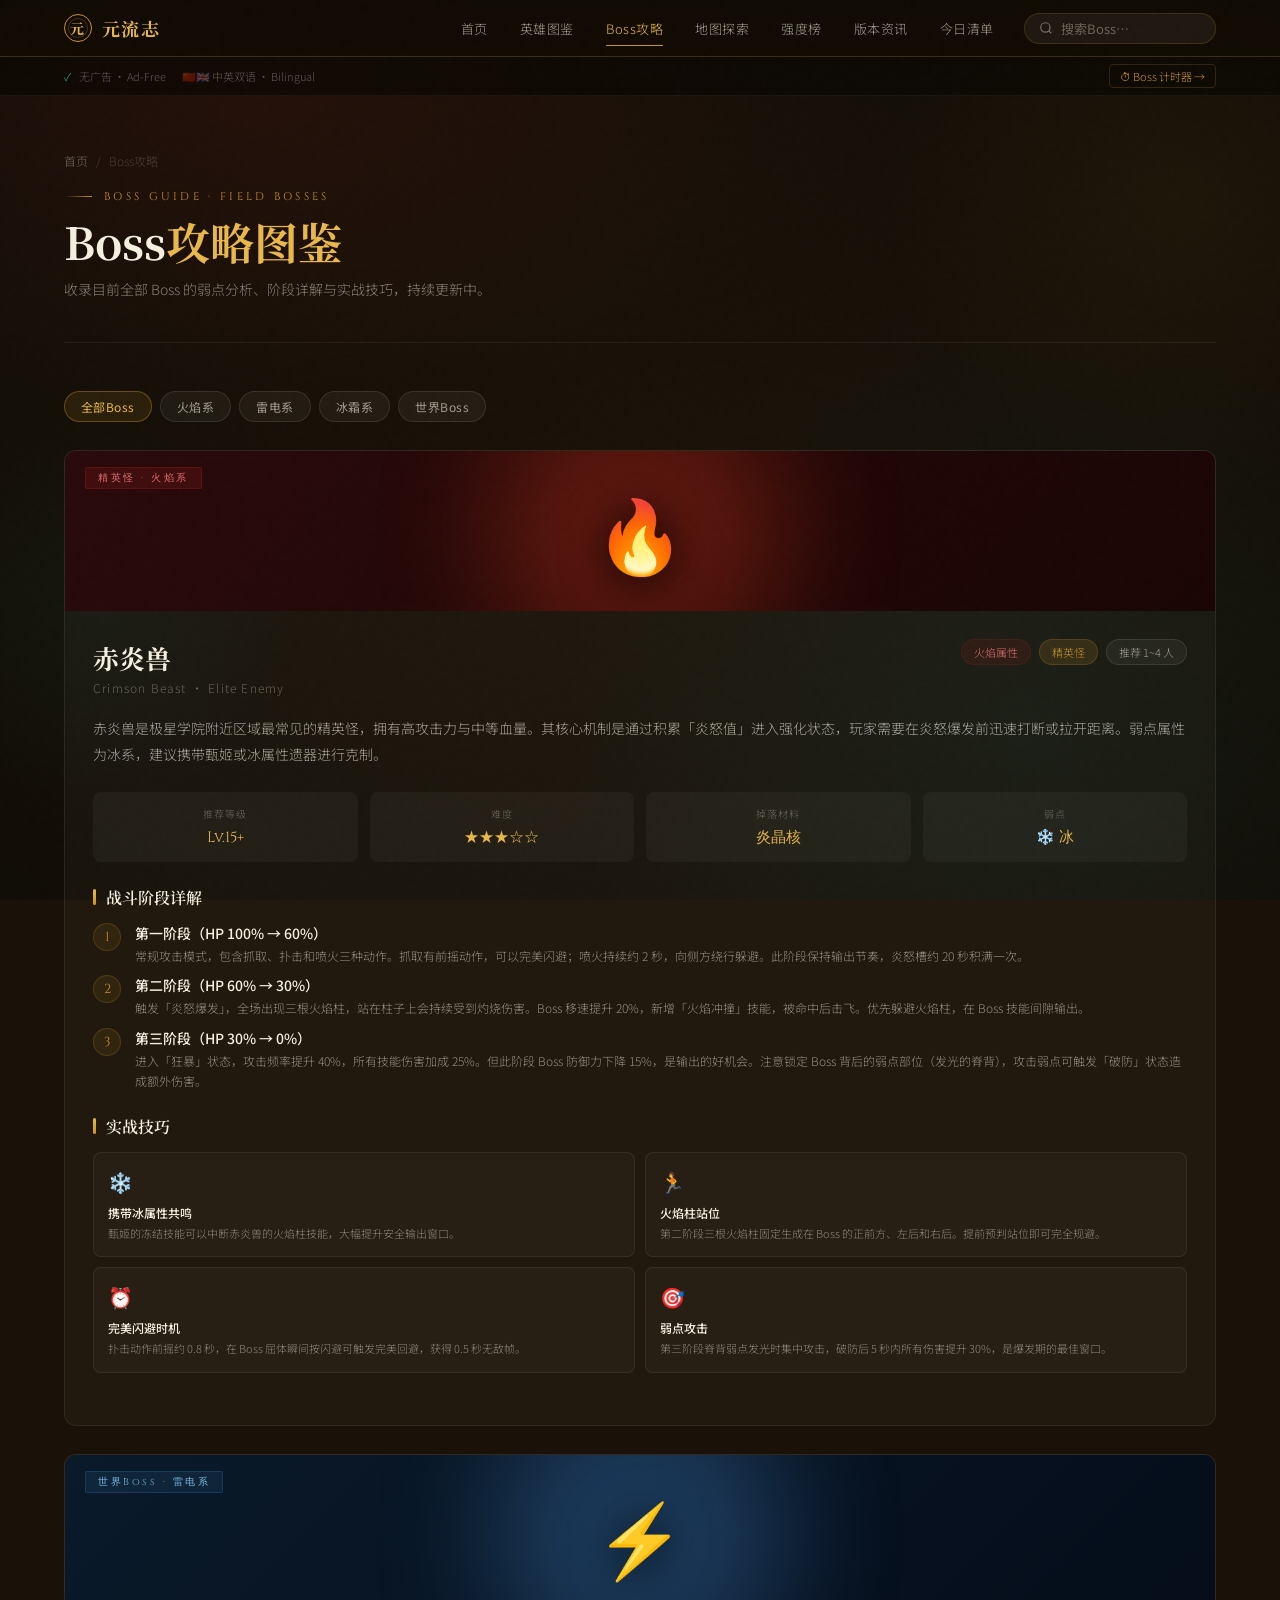
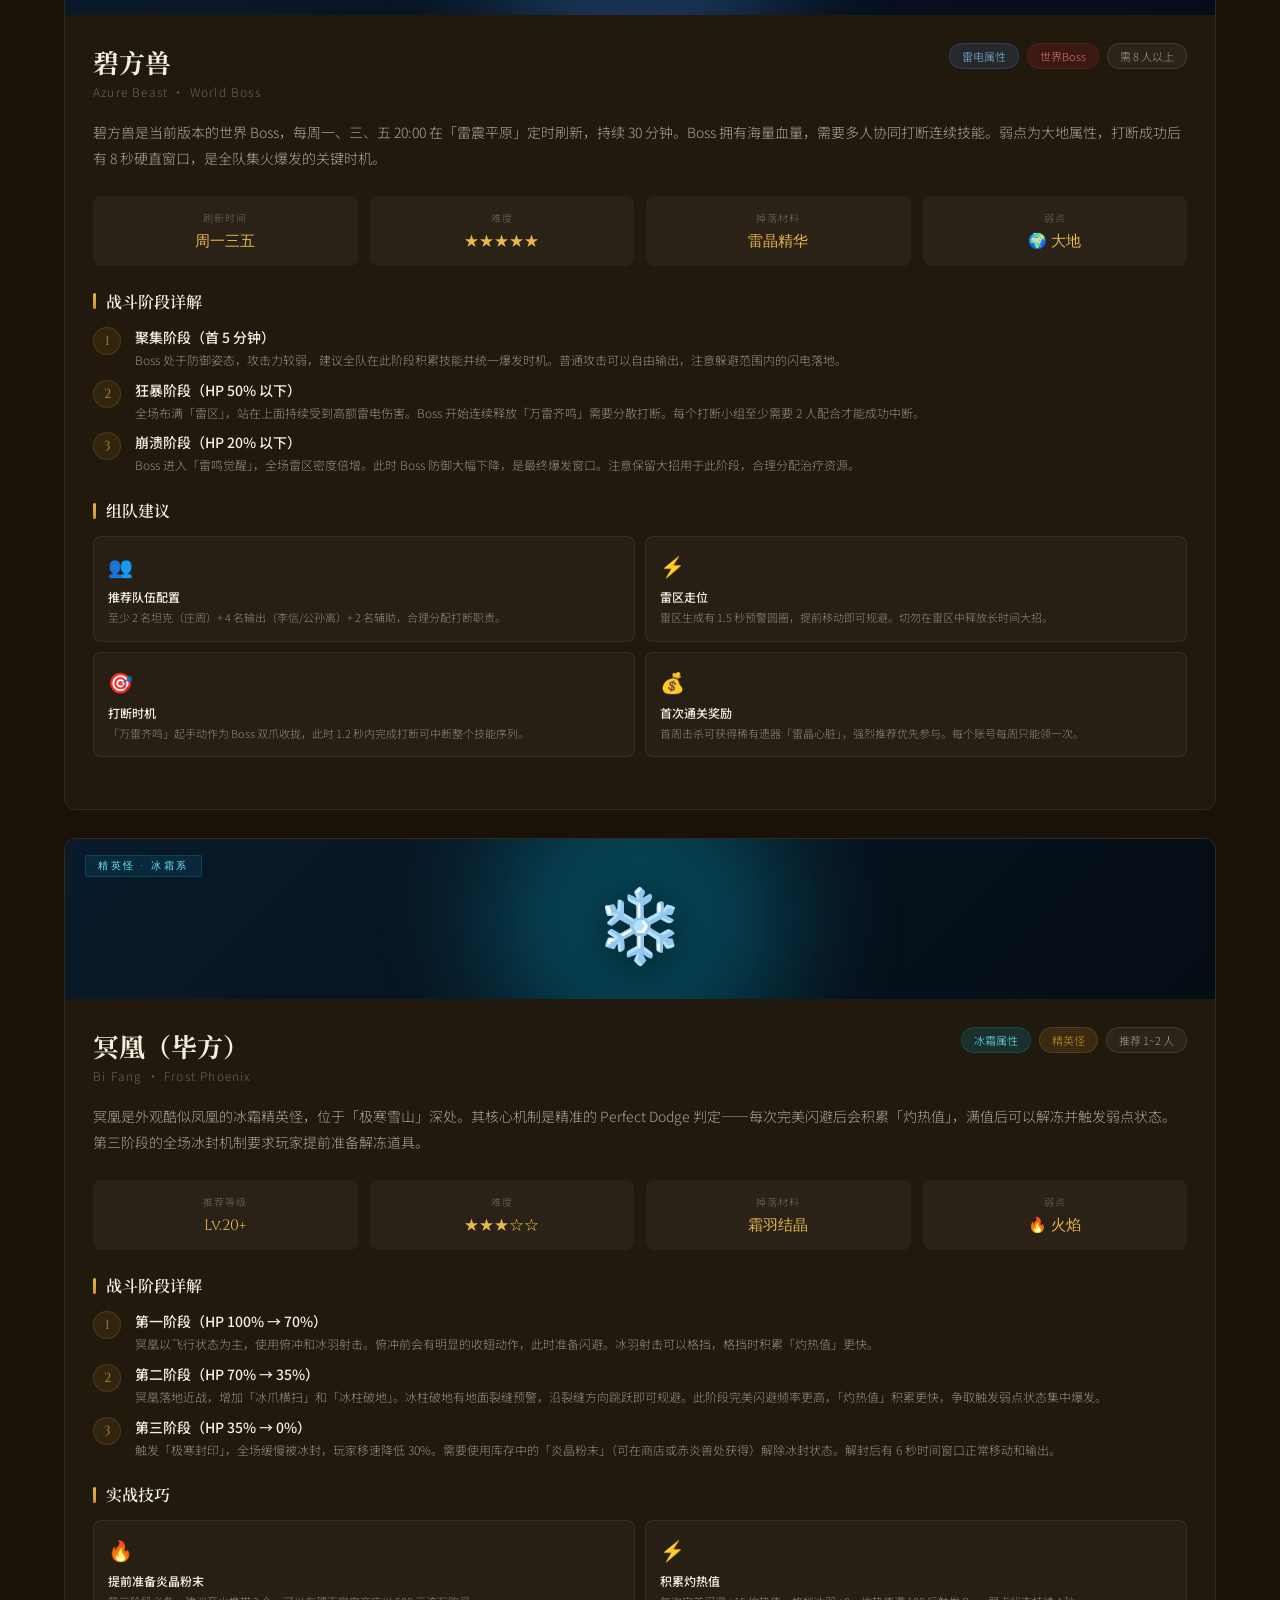
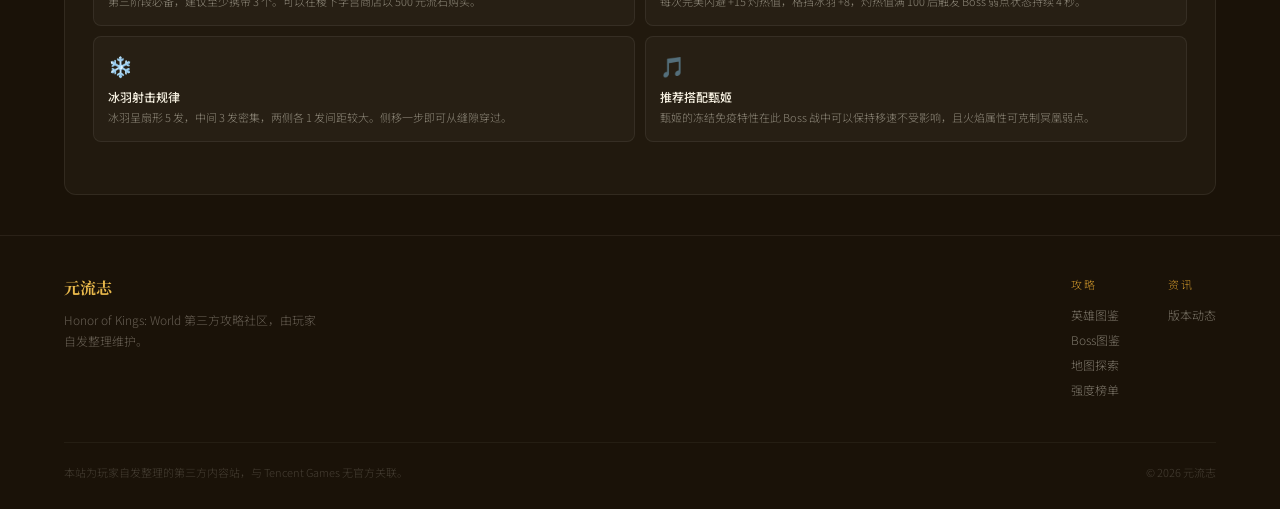
==== bosses.html @ f5ca410a "Add files via upload" ====
<!DOCTYPE html>
<html lang="zh-CN">
<head>
<meta charset="UTF-8">
<meta name="viewport" content="width=device-width, initial-scale=1.0">
<title>Boss攻略 · 元流志</title>
<link rel="stylesheet" href="shared.css">
<style>
.boss-full-grid { display: grid; grid-template-columns: 1fr; gap: 28px; }
.boss-article {
  background: rgba(245,239,224,0.03); border: 1px solid rgba(245,239,224,0.08);
  border-radius: 12px; overflow: hidden; scroll-margin-top: 80px;
}
.boss-article-banner {
  height: 160px; display: flex; align-items: center; justify-content: center;
  font-size: 72px; position: relative; overflow: hidden;
}
.ba-bg { position: absolute; inset: 0; }
.ba-glow { position: absolute; width: 300px; height: 300px; border-radius: 50%; filter: blur(60px); opacity: 0.4; left: 50%; top: 50%; transform: translate(-50%,-50%); }
.ba-label {
  position: absolute; top: 16px; left: 20px; font-family: 'Cinzel', serif;
  font-size: 10px; letter-spacing: 0.25em; padding: 3px 12px; border-radius: 2px;
}
.ba-emoji { position: relative; z-index: 1; filter: drop-shadow(0 4px 24px rgba(0,0,0,0.9)); }

.boss-article-body { padding: 28px; }
.boss-article-header { display: flex; align-items: flex-start; justify-content: space-between; margin-bottom: 20px; flex-wrap: wrap; gap: 12px; }
.boss-article-title { font-family: 'Noto Serif SC', serif; font-size: 26px; font-weight: 700; color: var(--paper); }
.boss-article-en { font-size: 12px; color: rgba(245,239,224,0.35); letter-spacing: 0.1em; margin-top: 3px; }
.boss-meta-pills { display: flex; gap: 8px; flex-wrap: wrap; }
.boss-pill { font-size: 11px; padding: 4px 12px; border-radius: 20px; }
.bp-fire    { background: rgba(155,33,32,0.15); color: #e07070; border: 1px solid rgba(155,33,32,0.2); }
.bp-thunder { background: rgba(74,144,217,0.15); color: #7ab8e0; border: 1px solid rgba(74,144,217,0.2); }
.bp-ice     { background: rgba(6,182,212,0.15); color: #67e8f9; border: 1px solid rgba(6,182,212,0.2); }
.bp-elite   { background: rgba(200,146,42,0.15); color: var(--gold); border: 1px solid rgba(200,146,42,0.2); }
.bp-world   { background: rgba(155,33,32,0.2); color: #e07070; border: 1px solid rgba(155,33,32,0.3); }

.boss-overview { font-size: 14px; color: rgba(245,239,224,0.65); line-height: 1.85; margin-bottom: 24px; }

.boss-info-row { display: grid; grid-template-columns: repeat(4,1fr); gap: 12px; margin-bottom: 24px; }
.boss-info-box { background: rgba(245,239,224,0.04); border-radius: 8px; padding: 14px; text-align: center; }
.bib-label { font-size: 10px; color: rgba(245,239,224,0.35); letter-spacing: 0.1em; margin-bottom: 6px; }
.bib-val { font-family: 'Cinzel', serif; font-size: 15px; color: var(--gold-light); }

.boss-phases { margin-bottom: 24px; }
.bp-title { font-family: 'Noto Serif SC', serif; font-size: 16px; font-weight: 600; color: var(--paper); margin-bottom: 14px; display: flex; align-items: center; gap: 10px; }
.bp-title::before { content:''; width:3px; height:16px; background:linear-gradient(to bottom,var(--gold-light),var(--gold)); border-radius:2px; }
.phase-list { display: flex; flex-direction: column; gap: 10px; }
.phase-item { display: flex; gap: 14px; }
.phase-num { font-family: 'Cinzel', serif; font-size: 13px; color: var(--gold); background: rgba(200,146,42,0.1); border: 1px solid rgba(200,146,42,0.2); border-radius: 50%; width: 28px; height: 28px; display: flex; align-items: center; justify-content: center; flex-shrink: 0; }
.phase-content .phase-name { font-size: 14px; font-weight: 500; color: var(--paper); margin-bottom: 3px; }
.phase-content .phase-desc { font-size: 12px; color: rgba(245,239,224,0.55); line-height: 1.65; }

.boss-tips { margin-bottom: 24px; }
.tips-grid { display: grid; grid-template-columns: repeat(2,1fr); gap: 10px; }
.tip-item { background: rgba(245,239,224,0.03); border: 1px solid rgba(245,239,224,0.07); border-radius: 8px; padding: 14px; }
.tip-icon { font-size: 20px; margin-bottom: 8px; }
.tip-name { font-size: 12px; font-weight: 500; color: var(--paper); margin-bottom: 4px; }
.tip-desc { font-size: 11px; color: rgba(245,239,224,0.5); line-height: 1.6; }

.boss-weakness { margin-bottom: 8px; }
.weakness-row { display: flex; gap: 8px; align-items: center; flex-wrap: wrap; }
.we-label { font-size: 11px; color: rgba(245,239,224,0.4); width: 60px; flex-shrink: 0; }
.we-bar { height: 6px; border-radius: 3px; }

@media(max-width:900px){ .boss-info-row { grid-template-columns: repeat(2,1fr); } .tips-grid { grid-template-columns: 1fr; } }
@media(max-width:600px){ .boss-article-header { flex-direction: column; } }
</style>
</head>
<body>
<div class="bg-canvas"></div>
<nav>
  <div class="nav-inner">
    <a href="index.html" class="nav-logo"><div class="logo-mark">元</div>元流志</a>
    <div class="nav-links">
      <a href="index.html">首页</a><a href="heroes.html">英雄图鉴</a>
      <a href="bosses.html" class="active">Boss攻略</a>
      <a href="map.html">地图探索</a><a href="tier.html">强度榜</a><a href="news.html">版本资讯</a>
      <a href="daily.html">今日清单</a>
    </div>
    <div class="nav-search">
      <svg width="14" height="14" viewBox="0 0 24 24" fill="none" stroke="currentColor" stroke-width="2"><circle cx="11" cy="11" r="8"/><path d="m21 21-4.35-4.35"/></svg>
      <input type="text" placeholder="搜索Boss…">
    </div>
    <button class="nav-hamburger" id="hamburger" aria-label="菜单"><span></span><span></span><span></span></button>
  </div>
</nav>
<div class="nav-drawer" id="navDrawer">
  <a href="index.html">首页</a><a href="heroes.html">英雄图鉴</a><a href="bosses.html" class="active">Boss攻略</a><a href="map.html">地图探索</a><a href="tier.html">强度榜</a><a href="news.html">版本资讯</a><a href="daily.html">今日清单</a>
</div>

<!-- Trust bar -->
<div style="position:relative;z-index:1;background:rgba(10,8,4,0.7);border-bottom:1px solid rgba(245,239,224,0.05);padding:7px 0;">
  <div style="max-width:1200px;margin:0 auto;padding:0 24px;display:flex;align-items:center;gap:16px;flex-wrap:wrap;">
    <span style="font-size:11px;color:rgba(245,239,224,0.35);display:flex;gap:8px;align-items:center;"><span style="color:#4caf7d;">✓</span>无广告 · Ad-Free</span>
    <span style="font-size:11px;color:rgba(245,239,224,0.35);">🇨🇳🇬🇧 中英双语 · Bilingual</span>
    <a href="daily.html" style="margin-left:auto;font-size:11px;color:var(--gold);text-decoration:none;border:1px solid rgba(200,146,42,0.2);padding:3px 10px;border-radius:4px;">⏱ Boss 计时器 →</a>
  </div>
</div>
<div class="wrap">
  <div class="page-header">
    <div class="breadcrumb"><a href="index.html">首页</a><span>/</span><span>Boss攻略</span></div>
    <div class="page-eyebrow">Boss Guide · Field Bosses</div>
    <h1 class="page-title">Boss<em>攻略图鉴</em></h1>
    <p class="page-desc">收录目前全部 Boss 的弱点分析、阶段详解与实战技巧，持续更新中。</p>
  </div>

  <div class="filter-bar reveal">
    <button class="filter-btn active" data-filter="all">全部Boss</button>
    <button class="filter-btn" data-filter="fire">火焰系</button>
    <button class="filter-btn" data-filter="thunder">雷电系</button>
    <button class="filter-btn" data-filter="ice">冰霜系</button>
    <button class="filter-btn" data-filter="world">世界Boss</button>
  </div>

  <div class="boss-full-grid">

    <!-- 赤炎兽 -->
    <div id="crimson" class="boss-article reveal" data-category="fire">
      <div class="boss-article-banner">
        <div class="ba-bg" style="background:linear-gradient(135deg,#2a0a0a,#1a0505);"></div>
        <div class="ba-glow" style="background:rgba(220,60,30,0.8);"></div>
        <div class="ba-label" style="background:rgba(155,33,32,0.2);color:#e07070;border:1px solid rgba(155,33,32,0.3);">精英怪 · 火焰系</div>
        <span class="ba-emoji">🔥</span>
      </div>
      <div class="boss-article-body">
        <div class="boss-article-header">
          <div><div class="boss-article-title">赤炎兽</div><div class="boss-article-en">Crimson Beast · Elite Enemy</div></div>
          <div class="boss-meta-pills"><span class="boss-pill bp-fire">火焰属性</span><span class="boss-pill bp-elite">精英怪</span><span class="boss-pill" style="background:rgba(245,239,224,0.05);color:rgba(245,239,224,0.6);border:1px solid rgba(245,239,224,0.1);">推荐 1~4 人</span></div>
        </div>
        <p class="boss-overview">赤炎兽是极星学院附近区域最常见的精英怪，拥有高攻击力与中等血量。其核心机制是通过积累「炎怒值」进入强化状态，玩家需要在炎怒爆发前迅速打断或拉开距离。弱点属性为冰系，建议携带甄姬或冰属性遗器进行克制。</p>
        <div class="boss-info-row">
          <div class="boss-info-box"><div class="bib-label">推荐等级</div><div class="bib-val">Lv.15+</div></div>
          <div class="boss-info-box"><div class="bib-label">难度</div><div class="bib-val">★★★☆☆</div></div>
          <div class="boss-info-box"><div class="bib-label">掉落材料</div><div class="bib-val">炎晶核</div></div>
          <div class="boss-info-box"><div class="bib-label">弱点</div><div class="bib-val">❄️ 冰</div></div>
        </div>
        <div class="boss-phases">
          <div class="bp-title">战斗阶段详解</div>
          <div class="phase-list">
            <div class="phase-item"><div class="phase-num">1</div><div class="phase-content"><div class="phase-name">第一阶段（HP 100% → 60%）</div><div class="phase-desc">常规攻击模式，包含抓取、扑击和喷火三种动作。抓取有前摇动作，可以完美闪避；喷火持续约 2 秒，向侧方绕行躲避。此阶段保持输出节奏，炎怒槽约 20 秒积满一次。</div></div></div>
            <div class="phase-item"><div class="phase-num">2</div><div class="phase-content"><div class="phase-name">第二阶段（HP 60% → 30%）</div><div class="phase-desc">触发「炎怒爆发」，全场出现三根火焰柱，站在柱子上会持续受到灼烧伤害。Boss 移速提升 20%，新增「火焰冲撞」技能，被命中后击飞。优先躲避火焰柱，在 Boss 技能间隙输出。</div></div></div>
            <div class="phase-item"><div class="phase-num">3</div><div class="phase-content"><div class="phase-name">第三阶段（HP 30% → 0%）</div><div class="phase-desc">进入「狂暴」状态，攻击频率提升 40%，所有技能伤害加成 25%。但此阶段 Boss 防御力下降 15%，是输出的好机会。注意锁定 Boss 背后的弱点部位（发光的脊背），攻击弱点可触发「破防」状态造成额外伤害。</div></div></div>
          </div>
        </div>
        <div class="boss-tips">
          <div class="bp-title">实战技巧</div>
          <div class="tips-grid">
            <div class="tip-item"><div class="tip-icon">❄️</div><div class="tip-name">携带冰属性共鸣</div><div class="tip-desc">甄姬的冻结技能可以中断赤炎兽的火焰柱技能，大幅提升安全输出窗口。</div></div>
            <div class="tip-item"><div class="tip-icon">🏃</div><div class="tip-name">火焰柱站位</div><div class="tip-desc">第二阶段三根火焰柱固定生成在 Boss 的正前方、左后和右后。提前预判站位即可完全规避。</div></div>
            <div class="tip-item"><div class="tip-icon">⏰</div><div class="tip-name">完美闪避时机</div><div class="tip-desc">扑击动作前摇约 0.8 秒，在 Boss 屈体瞬间按闪避可触发完美回避，获得 0.5 秒无敌帧。</div></div>
            <div class="tip-item"><div class="tip-icon">🎯</div><div class="tip-name">弱点攻击</div><div class="tip-desc">第三阶段脊背弱点发光时集中攻击，破防后 5 秒内所有伤害提升 30%，是爆发期的最佳窗口。</div></div>
          </div>
        </div>
      </div>
    </div>

    <!-- 碧方兽 -->
    <div id="azure" class="boss-article reveal" data-category="thunder world">
      <div class="boss-article-banner">
        <div class="ba-bg" style="background:linear-gradient(135deg,#0a1a2a,#050d1a);"></div>
        <div class="ba-glow" style="background:rgba(74,144,217,0.8);"></div>
        <div class="ba-label" style="background:rgba(74,144,217,0.1);color:#7ab8e0;border:1px solid rgba(74,144,217,0.2);">世界Boss · 雷电系</div>
        <span class="ba-emoji">⚡</span>
      </div>
      <div class="boss-article-body">
        <div class="boss-article-header">
          <div><div class="boss-article-title">碧方兽</div><div class="boss-article-en">Azure Beast · World Boss</div></div>
          <div class="boss-meta-pills"><span class="boss-pill bp-thunder">雷电属性</span><span class="boss-pill bp-world">世界Boss</span><span class="boss-pill" style="background:rgba(245,239,224,0.05);color:rgba(245,239,224,0.6);border:1px solid rgba(245,239,224,0.1);">需 8 人以上</span></div>
        </div>
        <p class="boss-overview">碧方兽是当前版本的世界 Boss，每周一、三、五 20:00 在「雷震平原」定时刷新，持续 30 分钟。Boss 拥有海量血量，需要多人协同打断连续技能。弱点为大地属性，打断成功后有 8 秒硬直窗口，是全队集火爆发的关键时机。</p>
        <div class="boss-info-row">
          <div class="boss-info-box"><div class="bib-label">刷新时间</div><div class="bib-val">周一三五</div></div>
          <div class="boss-info-box"><div class="bib-label">难度</div><div class="bib-val">★★★★★</div></div>
          <div class="boss-info-box"><div class="bib-label">掉落材料</div><div class="bib-val">雷晶精华</div></div>
          <div class="boss-info-box"><div class="bib-label">弱点</div><div class="bib-val">🌍 大地</div></div>
        </div>
        <div class="boss-phases">
          <div class="bp-title">战斗阶段详解</div>
          <div class="phase-list">
            <div class="phase-item"><div class="phase-num">1</div><div class="phase-content"><div class="phase-name">聚集阶段（首 5 分钟）</div><div class="phase-desc">Boss 处于防御姿态，攻击力较弱，建议全队在此阶段积累技能并统一爆发时机。普通攻击可以自由输出，注意躲避范围内的闪电落地。</div></div></div>
            <div class="phase-item"><div class="phase-num">2</div><div class="phase-content"><div class="phase-name">狂暴阶段（HP 50% 以下）</div><div class="phase-desc">全场布满「雷区」，站在上面持续受到高额雷电伤害。Boss 开始连续释放「万雷齐鸣」需要分散打断。每个打断小组至少需要 2 人配合才能成功中断。</div></div></div>
            <div class="phase-item"><div class="phase-num">3</div><div class="phase-content"><div class="phase-name">崩溃阶段（HP 20% 以下）</div><div class="phase-desc">Boss 进入「雷鸣觉醒」，全场雷区密度倍增。此时 Boss 防御大幅下降，是最终爆发窗口。注意保留大招用于此阶段，合理分配治疗资源。</div></div></div>
          </div>
        </div>
        <div class="boss-tips">
          <div class="bp-title">组队建议</div>
          <div class="tips-grid">
            <div class="tip-item"><div class="tip-icon">👥</div><div class="tip-name">推荐队伍配置</div><div class="tip-desc">至少 2 名坦克（庄周）+ 4 名输出（李信/公孙离）+ 2 名辅助，合理分配打断职责。</div></div>
            <div class="tip-item"><div class="tip-icon">⚡</div><div class="tip-name">雷区走位</div><div class="tip-desc">雷区生成有 1.5 秒预警圆圈，提前移动即可规避。切勿在雷区中释放长时间大招。</div></div>
            <div class="tip-item"><div class="tip-icon">🎯</div><div class="tip-name">打断时机</div><div class="tip-desc">「万雷齐鸣」起手动作为 Boss 双爪收拢，此时 1.2 秒内完成打断可中断整个技能序列。</div></div>
            <div class="tip-item"><div class="tip-icon">💰</div><div class="tip-name">首次通关奖励</div><div class="tip-desc">首周击杀可获得稀有遗器「雷晶心脏」，强烈推荐优先参与。每个账号每周只能领一次。</div></div>
          </div>
        </div>
      </div>
    </div>

    <!-- 冥凰 -->
    <div id="bifang" class="boss-article reveal" data-category="ice">
      <div class="boss-article-banner">
        <div class="ba-bg" style="background:linear-gradient(135deg,#0a1a2a,#050d15);"></div>
        <div class="ba-glow" style="background:rgba(6,182,212,0.8);"></div>
        <div class="ba-label" style="background:rgba(6,182,212,0.1);color:#67e8f9;border:1px solid rgba(6,182,212,0.2);">精英怪 · 冰霜系</div>
        <span class="ba-emoji">❄️</span>
      </div>
      <div class="boss-article-body">
        <div class="boss-article-header">
          <div><div class="boss-article-title">冥凰（毕方）</div><div class="boss-article-en">Bi Fang · Frost Phoenix</div></div>
          <div class="boss-meta-pills"><span class="boss-pill bp-ice">冰霜属性</span><span class="boss-pill bp-elite">精英怪</span><span class="boss-pill" style="background:rgba(245,239,224,0.05);color:rgba(245,239,224,0.6);border:1px solid rgba(245,239,224,0.1);">推荐 1~2 人</span></div>
        </div>
        <p class="boss-overview">冥凰是外观酷似凤凰的冰霜精英怪，位于「极寒雪山」深处。其核心机制是精准的 Perfect Dodge 判定——每次完美闪避后会积累「灼热值」，满值后可以解冻并触发弱点状态。第三阶段的全场冰封机制要求玩家提前准备解冻道具。</p>
        <div class="boss-info-row">
          <div class="boss-info-box"><div class="bib-label">推荐等级</div><div class="bib-val">Lv.20+</div></div>
          <div class="boss-info-box"><div class="bib-label">难度</div><div class="bib-val">★★★☆☆</div></div>
          <div class="boss-info-box"><div class="bib-label">掉落材料</div><div class="bib-val">霜羽结晶</div></div>
          <div class="boss-info-box"><div class="bib-label">弱点</div><div class="bib-val">🔥 火焰</div></div>
        </div>
        <div class="boss-phases">
          <div class="bp-title">战斗阶段详解</div>
          <div class="phase-list">
            <div class="phase-item"><div class="phase-num">1</div><div class="phase-content"><div class="phase-name">第一阶段（HP 100% → 70%）</div><div class="phase-desc">冥凰以飞行状态为主，使用俯冲和冰羽射击。俯冲前会有明显的收翅动作，此时准备闪避。冰羽射击可以格挡，格挡时积累「灼热值」更快。</div></div></div>
            <div class="phase-item"><div class="phase-num">2</div><div class="phase-content"><div class="phase-name">第二阶段（HP 70% → 35%）</div><div class="phase-desc">冥凰落地近战，增加「冰爪横扫」和「冰柱破地」。冰柱破地有地面裂缝预警，沿裂缝方向跳跃即可规避。此阶段完美闪避频率更高，「灼热值」积累更快，争取触发弱点状态集中爆发。</div></div></div>
            <div class="phase-item"><div class="phase-num">3</div><div class="phase-content"><div class="phase-name">第三阶段（HP 35% → 0%）</div><div class="phase-desc">触发「极寒封印」，全场缓慢被冰封，玩家移速降低 30%。需要使用库存中的「炎晶粉末」（可在商店或赤炎兽处获得）解除冰封状态。解封后有 6 秒时间窗口正常移动和输出。</div></div></div>
          </div>
        </div>
        <div class="boss-tips">
          <div class="bp-title">实战技巧</div>
          <div class="tips-grid">
            <div class="tip-item"><div class="tip-icon">🔥</div><div class="tip-name">提前准备炎晶粉末</div><div class="tip-desc">第三阶段必备，建议至少携带 3 个。可以在稷下学宫商店以 500 元流石购买。</div></div>
            <div class="tip-item"><div class="tip-icon">⚡</div><div class="tip-name">积累灼热值</div><div class="tip-desc">每次完美闪避 +15 灼热值，格挡冰羽 +8，灼热值满 100 后触发 Boss 弱点状态持续 4 秒。</div></div>
            <div class="tip-item"><div class="tip-icon">❄️</div><div class="tip-name">冰羽射击规律</div><div class="tip-desc">冰羽呈扇形 5 发，中间 3 发密集，两侧各 1 发间距较大。侧移一步即可从缝隙穿过。</div></div>
            <div class="tip-item"><div class="tip-icon">🎵</div><div class="tip-name">推荐搭配甄姬</div><div class="tip-desc">甄姬的冻结免疫特性在此 Boss 战中可以保持移速不受影响，且火焰属性可克制冥凰弱点。</div></div>
          </div>
        </div>
      </div>
    </div>

  </div>
</div>

<footer>
  <div class="wrap">
    <div class="footer-inner">
      <div class="footer-brand"><div class="footer-logo">元流志</div><div class="footer-desc">Honor of Kings: World 第三方攻略社区，由玩家自发整理维护。</div></div>
      <div class="footer-links">
        <div class="footer-col"><div class="footer-col-title">攻略</div><a href="heroes.html">英雄图鉴</a><a href="bosses.html">Boss图鉴</a><a href="map.html">地图探索</a><a href="tier.html">强度榜单</a></div>
        <div class="footer-col"><div class="footer-col-title">资讯</div><a href="news.html">版本动态</a></div>
      </div>
    </div>
    <div class="footer-bottom"><div class="footer-disclaimer">本站为玩家自发整理的第三方内容站，与 Tencent Games 无官方关联。</div><div>© 2026 元流志</div></div>
  </div>
</footer>
<script src="shared.js"></script>
</body>
</html>
---- shared.css ----
/* ══════════════════════════════════════
   元流志 · shared.css
══════════════════════════════════════ */
@import url('https://fonts.googleapis.com/css2?family=Noto+Serif+SC:wght@400;600;700&family=Cinzel:wght@400;600&family=Noto+Sans+SC:wght@300;400;500&display=swap');

:root {
  --ink: #1a1208;
  --paper: #f5efe0;
  --paper2: #ede4cc;
  --gold: #c8922a;
  --gold-light: #e8b84b;
  --gold-pale: #f5dfa0;
  --red: #9b2120;
  --red-bright: #c43030;
  --teal: #1a6b6b;
  --teal-light: #2a9494;
  --r: 4px;
}

*, *::before, *::after { box-sizing: border-box; margin: 0; padding: 0; }
html { scroll-behavior: smooth; }

body {
  background: var(--ink);
  color: var(--paper);
  font-family: 'Noto Sans SC', sans-serif;
  font-weight: 300;
  overflow-x: hidden;
  min-height: 100vh;
}

body::before {
  content: '';
  position: fixed; inset: 0;
  background-image: url("data:image/svg+xml,%3Csvg viewBox='0 0 200 200' xmlns='http://www.w3.org/2000/svg'%3E%3Cfilter id='n'%3E%3CfeTurbulence type='fractalNoise' baseFrequency='0.75' numOctaves='4' stitchTiles='stitch'/%3E%3C/filter%3E%3Crect width='100%25' height='100%25' filter='url(%23n)' opacity='0.03'/%3E%3C/svg%3E");
  pointer-events: none; z-index: 1000; opacity: 0.4;
}

.bg-canvas {
  position: fixed; inset: 0; z-index: 0;
  background:
    radial-gradient(ellipse 80% 60% at 20% 10%, rgba(155,33,32,0.12) 0%, transparent 60%),
    radial-gradient(ellipse 60% 80% at 80% 80%, rgba(26,107,107,0.10) 0%, transparent 60%),
    radial-gradient(ellipse 100% 100% at 50% 50%, #1a1208 0%, #0d0b06 100%);
}
.bg-canvas::before {
  content: ''; position: absolute;
  width: 600px; height: 600px; border-radius: 50%;
  top: -100px; right: -200px;
  background: radial-gradient(circle, rgba(200,146,42,0.06) 0%, transparent 70%);
  animation: breathe 8s ease-in-out infinite;
}
.bg-canvas::after {
  content: ''; position: absolute;
  width: 400px; height: 400px; border-radius: 50%;
  bottom: 10%; left: -100px;
  background: radial-gradient(circle, rgba(26,107,107,0.08) 0%, transparent 70%);
  animation: breathe 11s ease-in-out infinite reverse;
}
@keyframes breathe {
  0%,100% { transform: scale(1); opacity: 0.6; }
  50% { transform: scale(1.15); opacity: 1; }
}

.wrap { position: relative; z-index: 1; max-width: 1200px; margin: 0 auto; padding: 0 24px; }

/* NAV */
nav {
  position: sticky; top: 0; z-index: 100;
  backdrop-filter: blur(20px); -webkit-backdrop-filter: blur(20px);
  background: rgba(18,12,4,0.88);
  border-bottom: 1px solid rgba(200,146,42,0.25);
}
.nav-inner {
  max-width: 1200px; margin: 0 auto; padding: 0 24px;
  height: 56px; display: flex; align-items: center;
}
.nav-logo {
  font-family: 'Noto Serif SC', serif; font-size: 18px; font-weight: 700;
  color: var(--gold-light); letter-spacing: 0.08em; text-decoration: none;
  margin-right: auto; display: flex; align-items: center; gap: 10px; flex-shrink: 0;
}
.nav-logo .logo-mark {
  width: 28px; height: 28px; border-radius: 50%;
  border: 1.5px solid var(--gold);
  display: flex; align-items: center; justify-content: center;
  font-size: 14px; color: var(--gold-light); position: relative; flex-shrink: 0;
}
.nav-logo .logo-mark::before {
  content: ''; position: absolute; inset: 3px;
  border: 1px solid rgba(200,146,42,0.3); border-radius: 50%;
}
.nav-links { display: flex; align-items: center; gap: 4px; }
.nav-links a {
  font-size: 13px; color: rgba(245,239,224,0.65);
  text-decoration: none; padding: 6px 14px; border-radius: var(--r);
  transition: all 0.2s; letter-spacing: 0.04em; position: relative; white-space: nowrap;
}
.nav-links a:hover { color: var(--gold-light); background: rgba(200,146,42,0.1); }
.nav-links a.active { color: var(--gold-light); }
.nav-links a.active::after {
  content: ''; position: absolute; bottom: -2px; left: 14px; right: 14px;
  height: 1px; background: var(--gold);
}
.nav-search {
  margin-left: 16px; display: flex; align-items: center;
  background: rgba(245,239,224,0.06); border: 1px solid rgba(200,146,42,0.2);
  border-radius: 20px; padding: 5px 14px; gap: 8px; transition: border-color 0.2s;
}
.nav-search:focus-within { border-color: rgba(200,146,42,0.5); }
.nav-search input {
  background: none; border: none; outline: none;
  color: var(--paper); font-size: 13px; font-family: inherit; width: 140px;
}
.nav-search input::placeholder { color: rgba(245,239,224,0.35); }
.nav-search svg { opacity: 0.4; flex-shrink: 0; }

.nav-hamburger {
  display: none; flex-direction: column; justify-content: center; gap: 5px;
  width: 36px; height: 36px; cursor: pointer; margin-left: 12px;
  background: none; border: none; padding: 4px;
}
.nav-hamburger span { display: block; height: 1.5px; background: rgba(245,239,224,0.65); border-radius: 2px; transition: all 0.3s; }
.nav-hamburger.open span:nth-child(1) { transform: translateY(6.5px) rotate(45deg); }
.nav-hamburger.open span:nth-child(2) { opacity: 0; }
.nav-hamburger.open span:nth-child(3) { transform: translateY(-6.5px) rotate(-45deg); }

.nav-drawer {
  position: fixed; top: 56px; left: 0; right: 0; z-index: 99;
  background: rgba(12,8,2,0.97); border-bottom: 1px solid rgba(200,146,42,0.2);
  backdrop-filter: blur(20px);
  transform: translateY(-110%); transition: transform 0.3s ease;
  padding: 16px 24px 20px;
}
.nav-drawer.open { transform: translateY(0); }
.nav-drawer a {
  display: block; font-size: 15px; color: rgba(245,239,224,0.75);
  text-decoration: none; padding: 12px 0;
  border-bottom: 1px solid rgba(245,239,224,0.05);
  letter-spacing: 0.04em; transition: color 0.2s;
}
.nav-drawer a:last-child { border-bottom: none; }
.nav-drawer a:hover, .nav-drawer a.active { color: var(--gold-light); }

/* TICKER */
.ticker-bar {
  position: relative; z-index: 1;
  background: rgba(155,33,32,0.13);
  border-bottom: 1px solid rgba(155,33,32,0.28);
  padding: 10px 0; overflow: hidden;
}
.ticker-inner { display: flex; align-items: center; }
.ticker-label {
  background: var(--red); padding: 2px 14px; font-size: 11px;
  letter-spacing: 0.12em; color: #fff; white-space: nowrap; flex-shrink: 0; font-weight: 500;
}
.ticker-track { flex: 1; overflow: hidden; padding: 0 20px; }
.ticker-content {
  display: flex; gap: 48px;
  animation: ticker 35s linear infinite;
  white-space: nowrap; width: max-content;
}
.ticker-content:hover { animation-play-state: paused; }
.ticker-item {
  display: inline-flex; align-items: center; gap: 8px;
  font-size: 12px; color: rgba(245,239,224,0.75);
  cursor: pointer; text-decoration: none; transition: color 0.2s;
}
.ticker-item:hover { color: var(--gold-light); }
@keyframes ticker { from { transform: translateX(0); } to { transform: translateX(-50%); } }

/* PAGE HEADER */
.page-header {
  padding: 56px 0 40px; position: relative; z-index: 1;
  border-bottom: 1px solid rgba(245,239,224,0.07); margin-bottom: 48px;
}
.page-eyebrow {
  font-family: 'Cinzel', serif; font-size: 11px; letter-spacing: 0.3em;
  color: var(--gold); text-transform: uppercase; margin-bottom: 12px;
  display: flex; align-items: center; gap: 12px;
}
.page-eyebrow::before { content: ''; height: 1px; width: 28px; background: linear-gradient(90deg, transparent, var(--gold)); }
.page-title {
  font-family: 'Noto Serif SC', serif;
  font-size: clamp(28px, 4vw, 44px); font-weight: 700;
  line-height: 1.15; color: var(--paper);
}
.page-title em { font-style: normal; color: var(--gold-light); }
.page-desc { margin-top: 10px; font-size: 14px; color: rgba(245,239,224,0.5); line-height: 1.8; max-width: 560px; }

/* BREADCRUMB */
.breadcrumb { display: flex; align-items: center; gap: 8px; font-size: 12px; color: rgba(245,239,224,0.35); margin-bottom: 20px; }
.breadcrumb a { color: rgba(245,239,224,0.4); text-decoration: none; transition: color 0.2s; }
.breadcrumb a:hover { color: var(--gold); }
.breadcrumb span { color: rgba(245,239,224,0.2); }

/* SECTION */
.section { padding: 52px 0; position: relative; z-index: 1; }
.section-head { display: flex; align-items: baseline; justify-content: space-between; margin-bottom: 28px; }
.section-title {
  font-family: 'Noto Serif SC', serif; font-size: 20px; font-weight: 600;
  color: var(--paper); display: flex; align-items: center; gap: 12px;
}
.section-title::before {
  content: ''; display: inline-block; width: 3px; height: 18px;
  background: linear-gradient(to bottom, var(--gold-light), var(--gold)); border-radius: 2px;
}
.section-more { font-size: 12px; color: var(--gold); text-decoration: none; letter-spacing: 0.08em; opacity: 0.8; transition: opacity 0.2s; }
.section-more:hover { opacity: 1; }

/* DIVIDER */
.divider { display: flex; align-items: center; gap: 16px; margin: 0 0 32px; }
.divider-line { flex: 1; height: 1px; background: linear-gradient(90deg, transparent, rgba(200,146,42,0.3), transparent); }
.divider-diamond { width: 8px; height: 8px; background: var(--gold); transform: rotate(45deg); flex-shrink: 0; }
.divider-text { font-family: 'Cinzel', serif; font-size: 10px; letter-spacing: 0.3em; color: var(--gold); text-transform: uppercase; flex-shrink: 0; }

/* BUTTONS */
.btn-primary {
  display: inline-flex; align-items: center; gap: 8px; padding: 11px 24px;
  background: linear-gradient(135deg, var(--gold) 0%, var(--gold-light) 100%);
  color: var(--ink); font-family: 'Noto Sans SC', sans-serif;
  font-size: 13px; font-weight: 500; text-decoration: none; border-radius: var(--r);
  letter-spacing: 0.04em; transition: all 0.25s; border: none; cursor: pointer;
}
.btn-primary:hover { transform: translateY(-2px); box-shadow: 0 8px 24px rgba(200,146,42,0.3); }
.btn-ghost {
  display: inline-flex; align-items: center; gap: 8px; padding: 11px 24px;
  background: transparent; color: var(--paper); font-family: 'Noto Sans SC', sans-serif;
  font-size: 13px; text-decoration: none; border-radius: var(--r);
  letter-spacing: 0.04em; transition: all 0.25s;
  border: 1px solid rgba(245,239,224,0.2); cursor: pointer;
}
.btn-ghost:hover { border-color: rgba(200,146,42,0.5); color: var(--gold-light); background: rgba(200,146,42,0.05); }

/* TAGS */
.tag { font-size: 10px; padding: 2px 8px; border-radius: 2px; letter-spacing: 0.06em; white-space: nowrap; }
.tag-new    { background: rgba(200,146,42,0.2); color: var(--gold-light); border: 1px solid rgba(200,146,42,0.3); }
.tag-update { background: rgba(26,107,107,0.2); color: var(--teal-light); border: 1px solid rgba(26,107,107,0.3); }
.tag-hot    { background: rgba(155,33,32,0.15); color: #e07070; border: 1px solid rgba(155,33,32,0.2); }
.tag-gold   { background: rgba(200,146,42,0.15); color: var(--gold); border: 1px solid rgba(200,146,42,0.25); }
.tag-teal   { background: rgba(26,107,107,0.2); color: var(--teal-light); border: 1px solid rgba(26,107,107,0.25); }
.tag-blue   { background: rgba(50,100,200,0.15); color: #7ab8e0; border: 1px solid rgba(50,100,200,0.2); }

/* CARD */
.card {
  background: rgba(245,239,224,0.03); border: 1px solid rgba(245,239,224,0.07);
  border-radius: 8px; transition: all 0.25s;
}
.card:hover { border-color: rgba(200,146,42,0.3); transform: translateY(-2px); box-shadow: 0 12px 32px rgba(0,0,0,0.35); }

/* FILTER BAR */
.filter-bar { display: flex; gap: 8px; flex-wrap: wrap; margin-bottom: 28px; }
.filter-btn {
  padding: 6px 16px; border-radius: 20px; font-size: 12px; cursor: pointer;
  background: rgba(245,239,224,0.05); border: 1px solid rgba(245,239,224,0.1);
  color: rgba(245,239,224,0.6); transition: all 0.2s; letter-spacing: 0.04em;
  font-family: 'Noto Sans SC', sans-serif;
}
.filter-btn:hover, .filter-btn.active {
  background: rgba(200,146,42,0.12); border-color: rgba(200,146,42,0.4); color: var(--gold-light);
}

/* DIFFICULTY */
.difficulty { display: flex; gap: 3px; }
.pip { width: 8px; height: 8px; border-radius: 1px; background: rgba(245,239,224,0.1); }
.pip.on-1 { background: var(--teal-light); }
.pip.on-2 { background: var(--gold); }
.pip.on-3 { background: var(--red-bright); }

/* REVEAL */
.reveal { opacity: 0; transform: translateY(20px); transition: opacity 0.65s ease, transform 0.65s ease; }
.reveal.visible { opacity: 1; transform: translateY(0); }

/* FOOTER */
footer { position: relative; z-index: 1; border-top: 1px solid rgba(245,239,224,0.07); padding: 40px 0 28px; margin-top: 40px; }
.footer-inner { display: flex; align-items: flex-start; justify-content: space-between; gap: 40px; }
.footer-brand { max-width: 260px; }
.footer-logo { font-family: 'Noto Serif SC', serif; font-size: 16px; font-weight: 700; color: var(--gold-light); margin-bottom: 10px; }
.footer-desc { font-size: 12px; color: rgba(245,239,224,0.35); line-height: 1.8; }
.footer-links { display: flex; gap: 48px; }
.footer-col-title { font-size: 11px; letter-spacing: 0.15em; text-transform: uppercase; color: var(--gold); margin-bottom: 14px; }
.footer-col a { display: block; font-size: 12px; color: rgba(245,239,224,0.45); text-decoration: none; margin-bottom: 8px; transition: color 0.2s; }
.footer-col a:hover { color: rgba(245,239,224,0.8); }
.footer-bottom { margin-top: 36px; padding-top: 20px; border-top: 1px solid rgba(245,239,224,0.05); display: flex; align-items: center; justify-content: space-between; font-size: 11px; color: rgba(245,239,224,0.2); }
.footer-disclaimer { max-width: 500px; line-height: 1.7; }

/* RESPONSIVE */
@media (max-width: 900px) {
  .nav-links, .nav-search { display: none; }
  .nav-hamburger { display: flex; }
  .footer-inner { flex-direction: column; }
  .footer-links { flex-wrap: wrap; gap: 24px; }
}
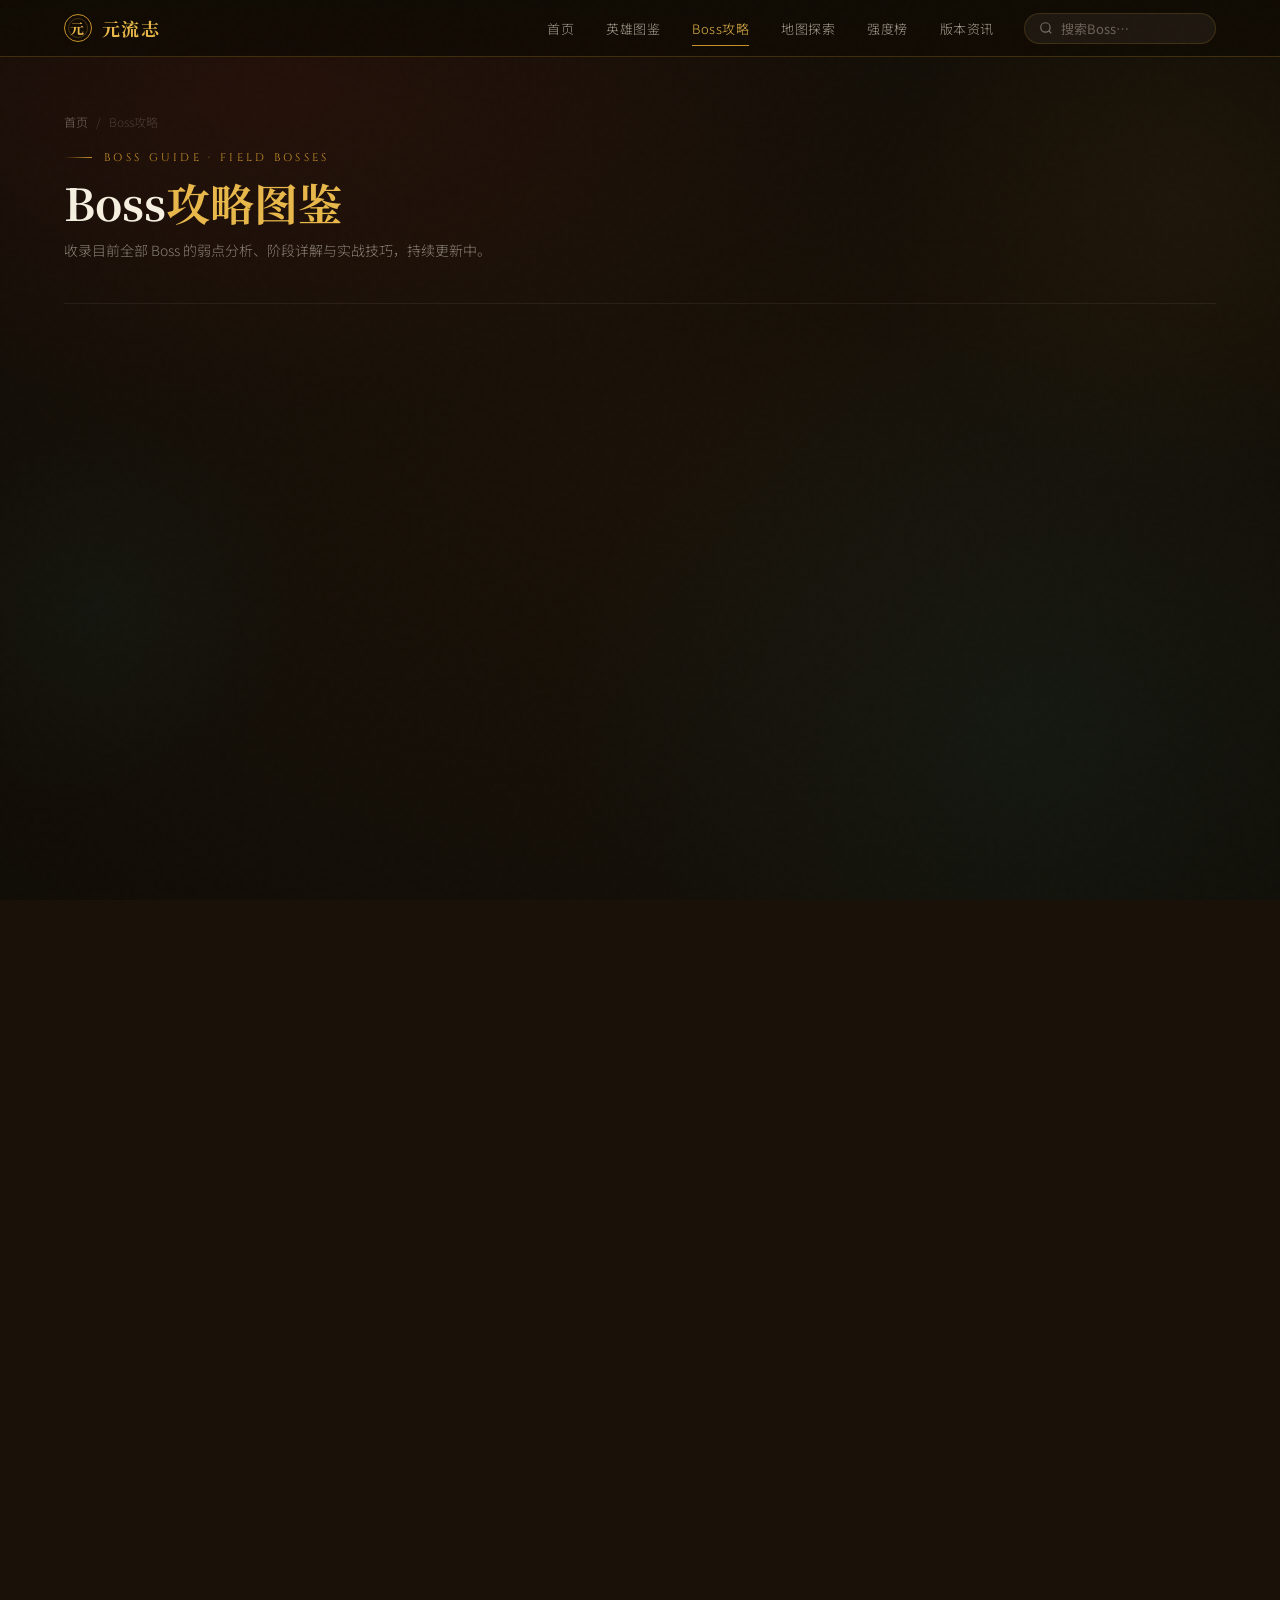
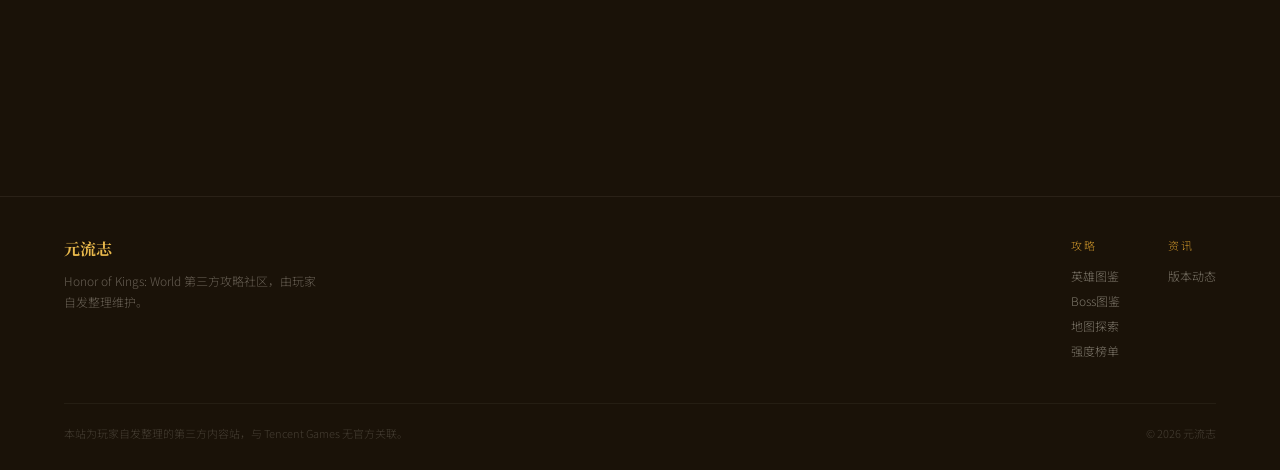
==== commit ad14be4d: "Add files via upload" ====
--- a/bosses.html
+++ b/bosses.html
@@ -76,7 +76,6 @@
       <a href="index.html">首页</a><a href="heroes.html">英雄图鉴</a>
       <a href="bosses.html" class="active">Boss攻略</a>
       <a href="map.html">地图探索</a><a href="tier.html">强度榜</a><a href="news.html">版本资讯</a>
-      <a href="daily.html">今日清单</a>
     </div>
     <div class="nav-search">
       <svg width="14" height="14" viewBox="0 0 24 24" fill="none" stroke="currentColor" stroke-width="2"><circle cx="11" cy="11" r="8"/><path d="m21 21-4.35-4.35"/></svg>
@@ -86,17 +85,9 @@
   </div>
 </nav>
 <div class="nav-drawer" id="navDrawer">
-  <a href="index.html">首页</a><a href="heroes.html">英雄图鉴</a><a href="bosses.html" class="active">Boss攻略</a><a href="map.html">地图探索</a><a href="tier.html">强度榜</a><a href="news.html">版本资讯</a><a href="daily.html">今日清单</a>
+  <a href="index.html">首页</a><a href="heroes.html">英雄图鉴</a><a href="bosses.html" class="active">Boss攻略</a><a href="map.html">地图探索</a><a href="tier.html">强度榜</a><a href="news.html">版本资讯</a>
 </div>
 
-<!-- Trust bar -->
-<div style="position:relative;z-index:1;background:rgba(10,8,4,0.7);border-bottom:1px solid rgba(245,239,224,0.05);padding:7px 0;">
-  <div style="max-width:1200px;margin:0 auto;padding:0 24px;display:flex;align-items:center;gap:16px;flex-wrap:wrap;">
-    <span style="font-size:11px;color:rgba(245,239,224,0.35);display:flex;gap:8px;align-items:center;"><span style="color:#4caf7d;">✓</span>无广告 · Ad-Free</span>
-    <span style="font-size:11px;color:rgba(245,239,224,0.35);">🇨🇳🇬🇧 中英双语 · Bilingual</span>
-    <a href="daily.html" style="margin-left:auto;font-size:11px;color:var(--gold);text-decoration:none;border:1px solid rgba(200,146,42,0.2);padding:3px 10px;border-radius:4px;">⏱ Boss 计时器 →</a>
-  </div>
-</div>
 <div class="wrap">
   <div class="page-header">
     <div class="breadcrumb"><a href="index.html">首页</a><span>/</span><span>Boss攻略</span></div>
